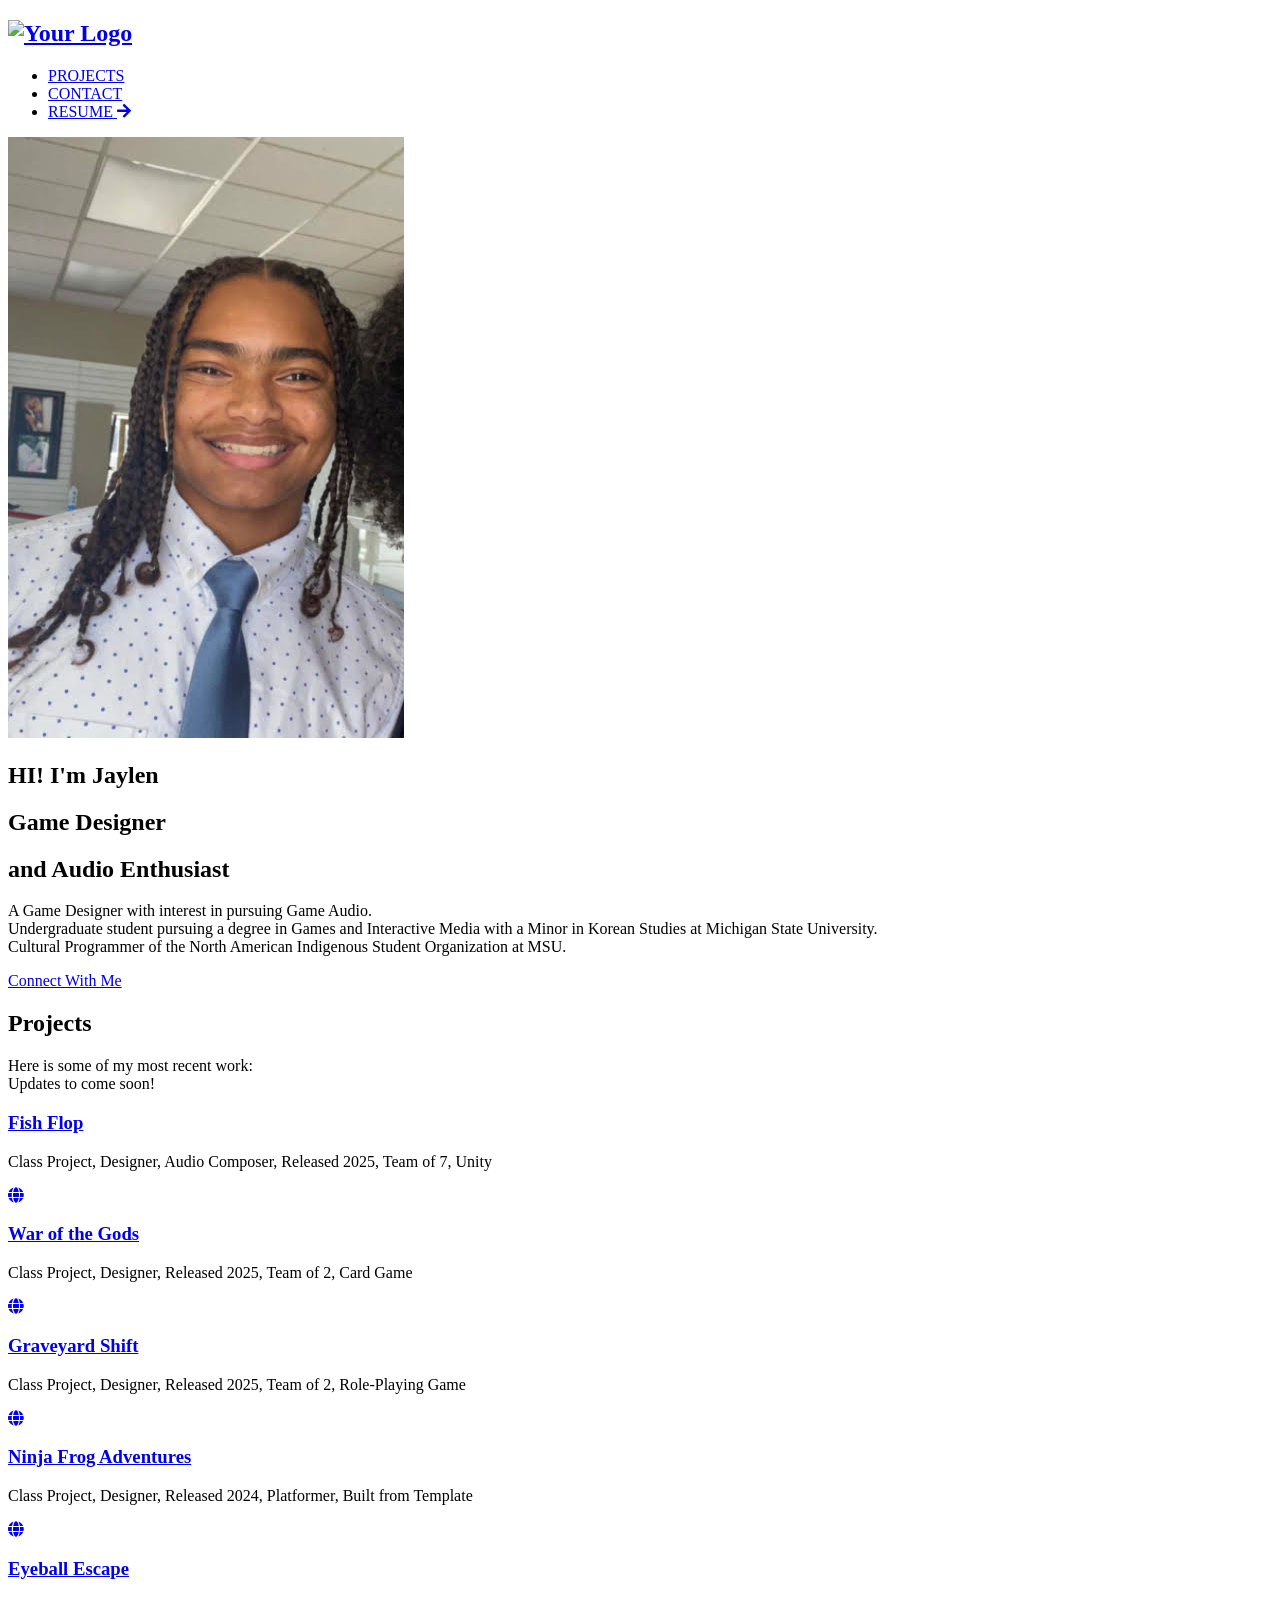
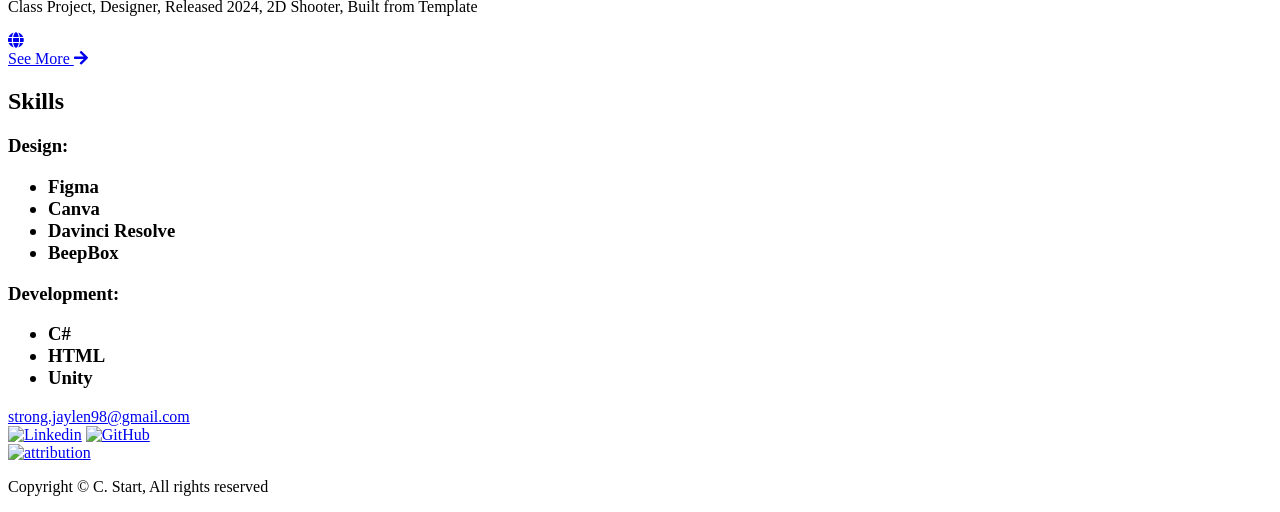
==== index.html @ 098b9184 "pray it works" ====
<!DOCTYPE html>
<html lang="en">
    
  <head>
    <meta charset="UTF-8" />
    <meta http-equiv="X-UA-Compatible" content="IE=edge" />
    <meta name="viewport" content="width=device-width, initial-scale=1.0" />
    <!-- Primary Meta Tags -->
    <title>Jaylen Strong Portfolio</title>
    <meta name="title" content="Portfolio Template - Open source" />
    <meta
      name="description"
      content="Build or customize your portfolio website using this super easy template. Free to use if you are a member of the community or a contributor to this project"
    />

    <!--
    Open Graph / Facebook
    <meta property="og:type" content="website" />
    <meta
      property="og:url"
      content="https://github.com/CommunityPro/portfolio-html"
    />
    <meta property="og:title" content="Portfolio Template - Open source" />
    <meta
      property="og:description"
      content="Build or customize your portfolio website using this super easy template. Free to use if you are a member of the community or a contributor to this project"
    />
    <meta
      property="og:image"
      content="https://user-images.githubusercontent.com/62628408/150613011-b78a7f5a-0af1-4312-aab0-0022e7258693.png"
    />

    Twitter
    <meta property="twitter:card" content="summary_large_image" />
    <meta
      property="twitter:url"
      content="https://github.com/CommunityPro/portfolio-html"
    />
    <meta property="twitter:title" content="Portfolio Template - Open source" />
    <meta
      property="twitter:description"
      content="Build or customize your portfolio website using this super easy template. Free to use if you are a member of the community or a contributor to this project"
    />
    <meta
      property="twitter:image"
      content="https://user-images.githubusercontent.com/62628408/150613011-b78a7f5a-0af1-4312-aab0-0022e7258693.png"
    />
    -->

    <!-- Link -->
    <link
      rel="apple-touch-icon"
      sizes="180x180"
      href="assets/portfolio logo.png"
    />
    <link
      rel="icon"
      type="image/png"
      sizes="16x16"
      href="assets/portfolio logo.png"
    />
    <link
      rel="icon"
      type="image/png"
      sizes="32x32"
      href="assets/portfolio logo.png"
    />
    <link
      rel="icon"
      type="image/png"
      sizes="192x192"
      href="assets/portfolio logo.png"
    />
    <link
      rel="icon"
      type="image/png"
      sizes="512x512"
      href="assets/portfolio logo.png"
    />
    <link rel="icon" type="image/x-icon" href="assets/favicon/favicon.ico" />
    <link rel="manifest" href="assets/favicon/site.webmanifest" />
    <link
      rel="stylesheet"
      href="https://use.fontawesome.com/releases/v5.15.4/css/all.css"
      integrity="sha384-DyZ88mC6Up2uqS4h/KRgHuoeGwBcD4Ng9SiP4dIRy0EXTlnuz47vAwmeGwVChigm"
      crossorigin="anonymous"
    />
    <link rel="stylesheet" href="css/style.css" />
    <link rel="stylesheet" href="css/utilities.css" />
  </head>


  <body>
    <header id="hero">
      <!-- Navbar -->
      <nav class="navbar">
        <div class="container">
          <!-- Logo -->
          <h1 id="logo">
            <a href="index.html"
              ><img src="./assets/logo.png" alt="Your Logo"
            /></a>
          </h1>
          <!-- Navbar links -->
          <ul class="nav-menu">
            <li><a class="nav-link" href="#projects">PROJECTS</a></li>
            <li><a class="nav-link" href="mailto:strong.jaylen98@gmail.com">CONTACT</a></li>
            <!-- <li><a class="nav-link" href="#">BlOG</a></li> -->
            <li>
              <a
                class="nav-link btn btn-primary"
                href="assets/Jaylen_Resume_Temp.pdf"
                >RESUME <i class="fas fa-arrow-right"></i
              ></a>
            </li>

            <!-- Toggle switch
            <div class="theme-switch">
              <input type="checkbox" id="switch" />
              <label class="toggle-icons" for="switch">
                <img class="moon" src="assets/moon.svg" />
                <img class="sun" src="assets/sun.svg" />
              </label>
            </div>
            -->
            <!-- Hamburger menu -->
          </ul>
          <div class="hamburger">
            <span class="bar"></span>
            <span class="bar"></span>
            <span class="bar"></span>
          </div>
        </div>
      </nav>
      </header>

      <section class="header-container">
        <img
          class="profile-image"
          src="assets/Headshot.jpeg"
          alt=""
        />
        <h1>HI! I'm Jaylen</h1>

        <div class="content-text">
          <h2>Game Designer</h2>
          <h2>and Audio Enthusiast</h2>

          <p>
            A Game Designer with interest in pursuing Game Audio. <br> Undergraduate student pursuing a degree in Games and Interactive Media with a Minor in Korean Studies at Michigan State University. <br> Cultural Programmer of the North American Indigenous Student Organization at MSU.
          </p>
        </div>
        <a
          href="mailto:strong.jaylen98@gmail.com"
          class="btn btn-secondary"
          target="_blank"
          >Connect With Me</a>
      </section>
    <!--</header>-->

    <!-- Projects -->
    <section id="projects" class="project-container container">
      <div class="division"></div>
      <div class="content-text">
        <h2>Projects</h2>
        <p>Here is some of my most recent work: <br> Updates to come soon!</p>
      </div>

      <article class="project">
        <!-- Project 1 -->
        <div class="card">
          <div class="project-info">
             <div class="project-bio">
              <a href="projectone.html"><h3>Fish Flop</h3></a>
              <p>Class Project, Designer, Audio Composer, Released 2025, Team of 7, Unity</p>
            </div>
             <div class="project-link">
              <a href="https://starrcat.itch.io/fish-flop" target="_blank"><i class="fas fa-globe"></i></a>
            </div>
          </div>
        </div>

        <!-- Project 2 -->
        <div class="card">
          <div class="project-info">
            <div class="project-bio">
              <a href="WOG.html"><h3>War of the Gods</h3></a>
              <p>Class Project, Designer, Released 2025, Team of 2, Card Game</p>
            </div>
            <div class="project-link">
              <a href="https://www.instagram.com/digmsu/" target="_blank"><i class="fas fa-globe"></i></a>
            </div>
          </div>
        </div>

        <!-- Project 3 -->
        <div href="" class="card">
          <div class="project-info">
            <div class="project-bio">
              <a href="projectthree.html"><h3>Graveyard Shift</h3></a>
              <p>Class Project, Designer, Released 2025, Team of 2, Role-Playing Game</p>
            </div>
            <div class="project-link">
              <a href="https://nonsuspicious.itch.io/hamster-havoc" target="_blank"><i class="fas fa-globe"></i></a>
            </div>
          </div>
        </div>

        <!-- Project 4 -->
        <div href="" class="card">
          <div class="project-info">
            <div class="project-bio">
              <a href="projectfour.html"><h3>Ninja Frog Adventures</h3></a>
              <p>Class Project, Designer, Released 2024, Platformer, Built from Template</p>
            </div>
            <div class="project-link">
              <a href="https://mr-ominous.itch.io/2d-platformer-ninja-frog-adventured" target="_blank"><i class="fas fa-globe"></i></a>
            </div>
          </div>
        </div>

        <!-- Project 5 -->
        <div href="" class="card">
          <div class="project-info">
            <div class="project-bio">
              <a href="projectfive.html"><h3>Eyeball Escape</h3></a>
              <p>Class Project, Designer, Released 2024, 2D Shooter, Built from Template</p>
            </div>
            <div class="project-link">
              <a href="https://mr-ominous.itch.io/2d-shooter-eyeball-escape" target="_blank"><i class="fas fa-globe"></i></a>
            </div>
          </div>
        </div>

      </article>

      <a href="https://mr-ominous.itch.io/" class="btn btn-secondary"
        target="_blank" >See More <i class="fas fa-arrow-right"></i
      ></a>
    </section>


    















<!-- Projects -->
    <section id="projects" class="project-container container">
      <div class="division"></div>
      <div class="content-text">
        <h2>Skills</h2>
      </div>

       <article class="project">
        <!-- Project 1 -->
        <div id="project"  class="content-text">
          <h1> Design: </h1>
          <h3>
            <ul>
              <li>Figma</li>
              <li>Canva</li>
              <li>Davinci Resolve</li>
              <li>BeepBox</li>
            </ul>
          </h3>
        </div>

        <div id="project" class="content-text">
          <h1> Development: </h1>
          <h3>
            <ul>
              <li>C#</li>
              <li>HTML</li>
              <li>Unity</li>
            </ul>
          </h3>
        </div>


      </article>
    </section>












    <footer id="footer">
      <div class="container">
        <a href="mailto:strong.jaylen98@gmail.com">strong.jaylen98@gmail.com</a>
        <!-- Social links -->
        <div class="social">
          <a href="https://www.linkedin.com/in/jaylen-strong-710574258/" target="_blank"
            ><img src="./assets/linkedin-icon.svg" alt="Linkedin"
          /></a>
          <a href="https://github.com/Ominous98" target="_blank"><img src="./assets/github-icon.svg" alt="GitHub" /></a>
        </div>
        <!-- Attribution -->
        <div class="attribution">
          <a
            href="https://github.com/CommunityPro/portfolio-html"
            target="_blank"
            rel="noopener noreferrer"
          >
            <img
              src="https://user-images.githubusercontent.com/62628408/157202263-9174da24-b19a-4017-9b7c-a1d26ae8f014.svg"
              alt="attribution"
              width="150px"
            />
          </a>
        </div>
        <p>Copyright &copy; C. Start<span id="date"></span>, All rights reserved</p>
      </div>
    </footer>
    <script src="js/script.js"></script>
  </body>
</html>
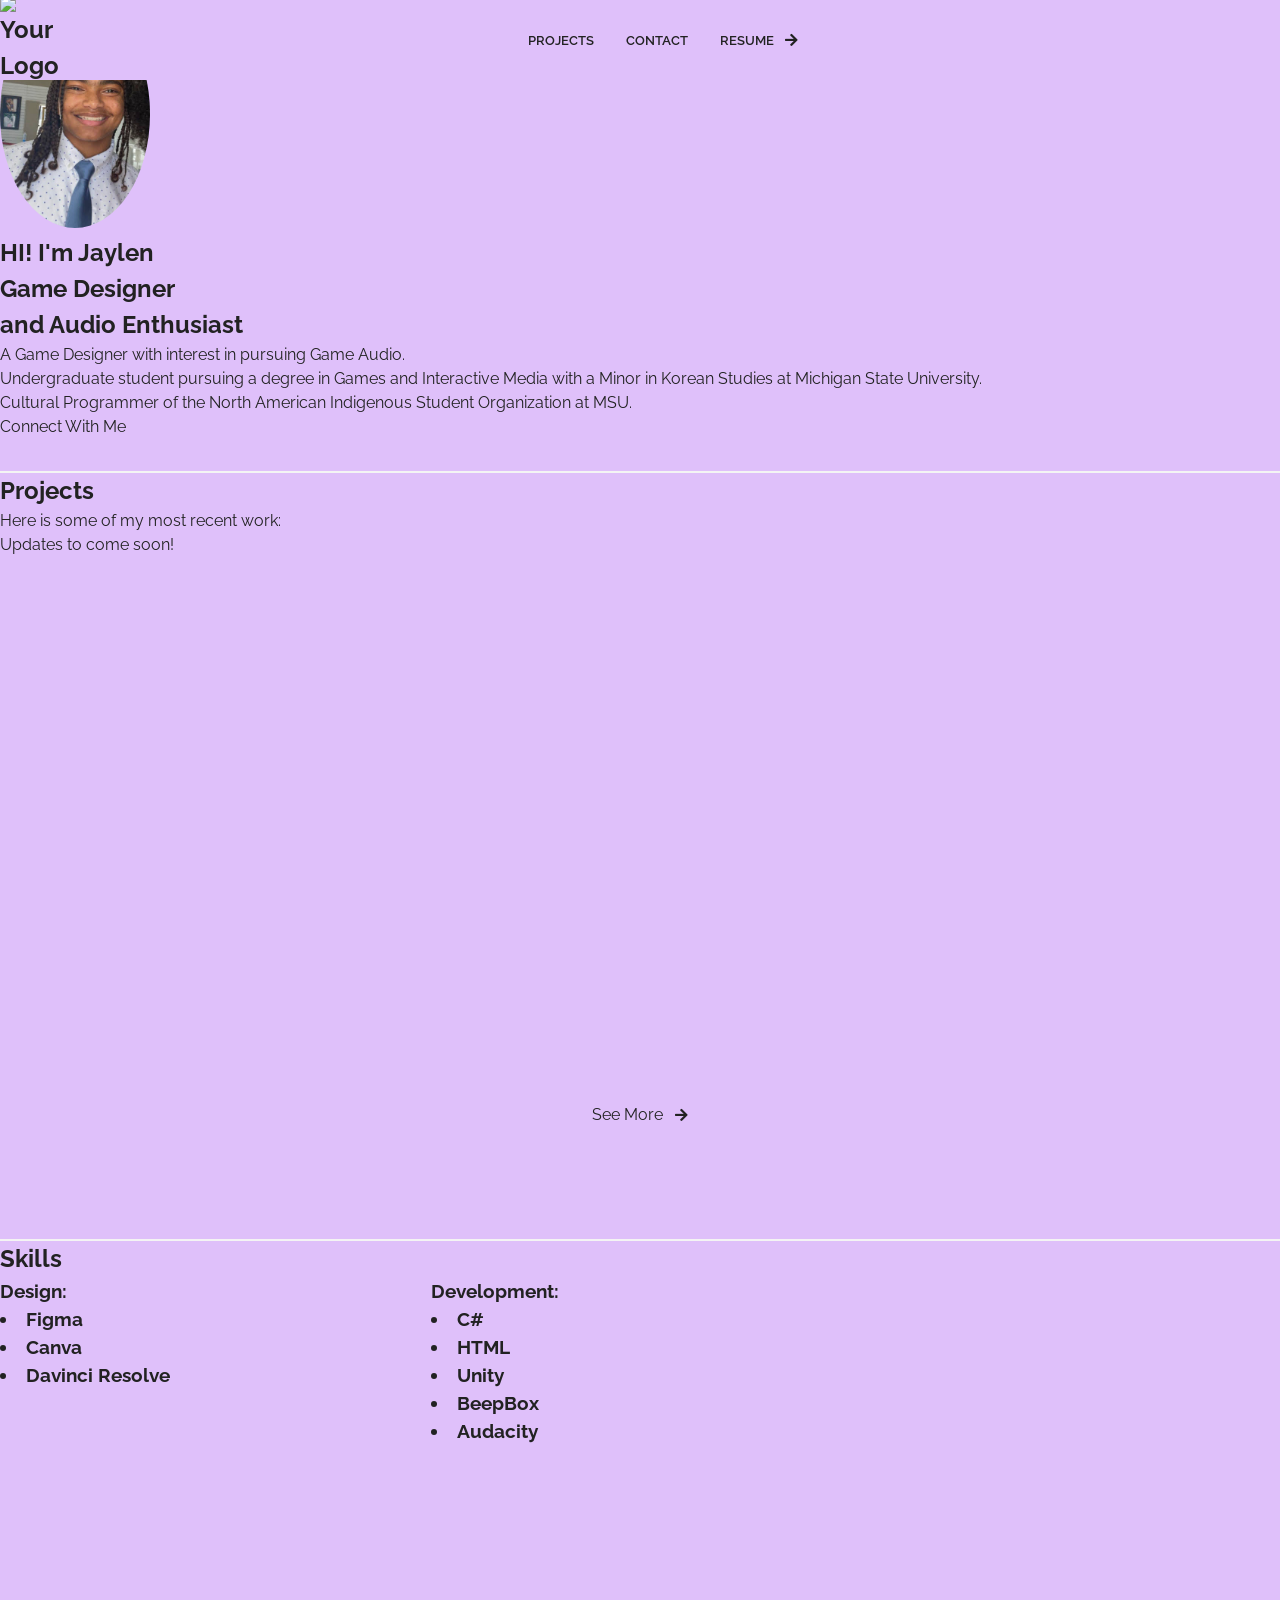
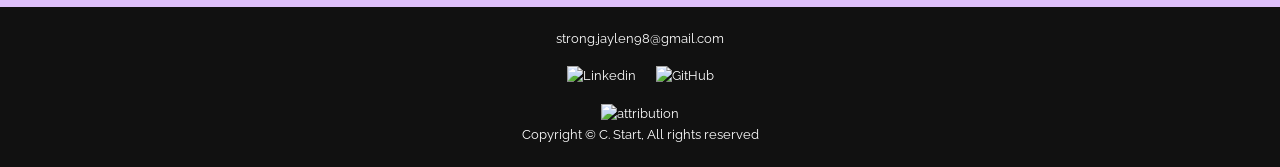
==== commit 5ea8c430: "Updated all pages. some without images" ====
--- a/index.html
+++ b/index.html
@@ -272,7 +272,6 @@
               <li>Figma</li>
               <li>Canva</li>
               <li>Davinci Resolve</li>
-              <li>BeepBox</li>
             </ul>
           </h3>
         </div>
@@ -284,6 +283,8 @@
               <li>C#</li>
               <li>HTML</li>
               <li>Unity</li>
+              <li>BeepBox</li>
+              <li>Audacity</li>
             </ul>
           </h3>
         </div>
--- a/css/style.css
+++ b/css/style.css
@@ -0,0 +1,346 @@
+/* This is the required project styling. Will contain essential CSS styles like:
+   * Flex property
+   * Grid layout
+   * Cards and sections
+*/
+
+@import url(https://fonts.googleapis.com/css?family=Raleway:100,200,300,regular,500,600,700,800,900,100italic,200italic,300italic,italic,500italic,600italic,700italic,800italic,900italic);
+
+/* variables */
+:root {
+  /* Colors */
+  --primary-color: #AF51FC;
+  --secondary-color: #C695F5;
+  --bg-primary: #DFC0FA;
+  --text-color: #222222;
+  --text-color-two: #ffffff;
+  --bg-secondary: #000000;
+  --card-background: #f4f4f4;
+  --bg-secondary-two: #111111;
+
+  --shadow: 0 10px 40px rgba(0, 0, 0, 0.2);
+
+  /* Font Weight */
+  --weight-small: 400;
+  --weight-semibold: 600;
+  --weight-bold: 800;
+
+  /* Max width */
+  --width-small: 600px;
+  --width-medium: 1100px;
+  --width-large: 1300px;
+}
+
+[data-theme="dark"] {
+  --primary-color: #7EA9B6;
+  --secondary-color: #aadce2;
+  --bg-primary: #000000;
+  --text-color: #ffffff;
+  --text-color-two: #222222;
+  --bg-secondary: #ffffff;
+  --card-background: #111111;
+  --bg-secondary-two: #f4f4f4;
+  --shadow: 0 2px 10px rgba(95, 95, 95, 0.2);
+}
+  
+
+html {
+  font-size: 100%;
+  scroll-behavior: smooth;
+}
+
+/* Reset default styling */
+* {
+  margin: 0;
+  padding: 0;
+  box-sizing: border-box;
+}
+
+ul {
+  /*list-style: none;*/
+  list-style-position: inside;
+  width: 60%;
+  display: inline-block;
+}
+
+a {
+  text-decoration: none;
+  color: var(--text-color);
+}
+
+/* Main styling */
+body {
+  background: var(--bg-primary);
+  color: var(--text-color);
+  font-family: "Raleway", sans-serif;
+  line-height: 1.5;
+}
+
+/* Navbar */
+.navbar {
+  position: fixed;
+  top: 0;
+  left: 0;
+  right: 0;
+  z-index: 20;
+  background: var(--bg-primary);
+}
+
+
+.navbar .container {
+  display: flex;
+  align-items: center;
+  justify-content: space-between;
+  z-index: 20;
+  height: 80px;
+  width: 100%;
+}
+
+.navbar .nav-menu {
+  display: flex;
+  align-items: center;
+  background: var(--bg-primary);
+  list-style: none;
+}
+
+.navbar .nav-link {
+  margin: 0 1rem;
+  font-size: 0.8rem;
+  font-weight: var(--weight-semibold);
+}
+
+.navbar #logo img {
+  display: block;
+  width: 60px;
+}
+
+.navbar .btn {
+  margin-right: 1.5rem;
+}
+
+.fas.fa-arrow-right {
+  margin-left: 0.5rem;
+  font-size: 0.9rem;
+}
+
+/* hamburger */
+.hamburger {
+  margin-bottom: 0.1rem;
+  display: none;
+}
+
+.bar {
+  display: block;
+  width: 23px;
+  height: 3px;
+  margin: 4px auto;
+  transition: all 0.3s ease-in-out;
+  border-radius: 30px;
+  background-color: var(--bg-secondary);
+}
+
+/* Hero section */
+#hero {
+  display: flex;
+  flex-direction: column;
+  height: 100%;
+}
+
+.profile-image {
+  width: 150px;
+  border-radius: 50%;
+  animation: bounce 1s infinite alternate;
+}
+
+@keyframes bounce {
+  from {
+    transform: translateY(0px);
+  }
+
+  to {
+    transform: translateY(-10px);
+  }
+}
+
+.division {
+  width: 100%;
+  height: 2px;
+  background-color: var(--card-background);
+  /*margin: 5.5rem 0;*/
+}
+
+
+/* Projects */
+#projects {
+  display: flex;
+  flex-direction: column;
+  margin: 2rem auto 5rem;
+}
+
+#projects .btn {
+  align-self: center;
+  margin: 2rem 0;
+}
+
+.project {
+  display: grid;
+  grid-template-columns: repeat(3, 1fr);
+  grid-auto-rows: minmax(250px, auto);
+  grid-gap: 0.9rem;
+}
+
+.card .project-bio p {
+  font-size: 0.83rem;
+}
+
+.card .project-bio h3 {
+  font-size: 0.9rem;
+}
+
+.project-info {
+  display: flex;
+  justify-content: space-between;
+  opacity: 0;
+  position: relative;
+  transition: 0.5s ease-in-out;
+}
+
+.project-bio {
+  display: flex;
+  flex-direction: column;
+  justify-content: flex-end;
+  position: relative;
+  top: 160px;
+  left: 10px;
+}
+
+
+
+
+
+/* Footer */
+#footer {
+  background: #111111;
+}
+
+#footer .container {
+  display: flex;
+  flex-direction: column;
+  align-items: center;
+  justify-content: center;
+  color: #ffffff;
+  min-height: 160px;
+  text-align: center;
+}
+
+#footer a {
+  font-size: 0.8rem;
+  color: #fff;
+}
+
+#footer a:hover {
+  opacity: 0.6;
+}
+
+#footer .social {
+  margin: 0.9rem 0;
+}
+
+#footer .social img {
+  width: 20px;
+  height: 20px;
+}
+
+#footer .social a {
+  margin: 0 0.5rem;
+}
+
+#footer p {
+  font-size: 0.8rem;
+}
+
+/* Responsiveness */
+
+@media (max-width: 1000px) {
+  .project {
+    display: grid;
+    grid-template-columns: repeat(2, 1fr);
+  }
+}
+
+@media (max-width: 768px) {
+}
+
+@media (max-width: 670px) {
+  .navbar .nav-menu {
+    position: fixed;
+    right: -100vw;
+    top: 4.5rem;
+    flex-direction: column;
+    width: calc(80% - 10px);
+    transition: 0.3s;
+    box-shadow: var(--shadow);
+    padding: 2rem;
+    border-radius: 5px;
+    align-items: flex-start;
+  }
+
+  .navbar .btn {
+    margin: 0;
+    margin-top: 1rem;
+  }
+
+  .nav-menu.active {
+    right: 20px;
+  }
+
+  .nav-menu .nav-link {
+    font-size: 0.9rem;
+    margin: 0 0.2rem;
+  }
+
+  .nav-menu li {
+    margin-bottom: 0.5rem;
+    width: 100%;
+  }
+
+  .nav-menu .btn {
+    width: 100%;
+    text-align: center;
+    margin-top: 0.5rem;
+  }
+
+  .hamburger {
+    display: block;
+    cursor: pointer;
+    padding: 0.2rem 0.4rem;
+  }
+
+  .hamburger.active {
+    border: 1px dotted gray;
+  }
+
+  .hamburger.active .bar:nth-child(2) {
+    opacity: 0;
+  }
+
+  .hamburger.active .bar:nth-child(1) {
+    transform: translateY(6px) rotate(45deg);
+  }
+
+  .hamburger.active .bar:nth-child(3) {
+    transform: translateY(-8px) rotate(-45deg);
+  }
+}
+
+@media (max-width: 600px) {
+  .project {
+    display: grid;
+    grid-template-columns: 1fr;
+  }
+
+  .header-container .btn {
+    border-radius: 5px;
+    width: 80%;
+  }
+}
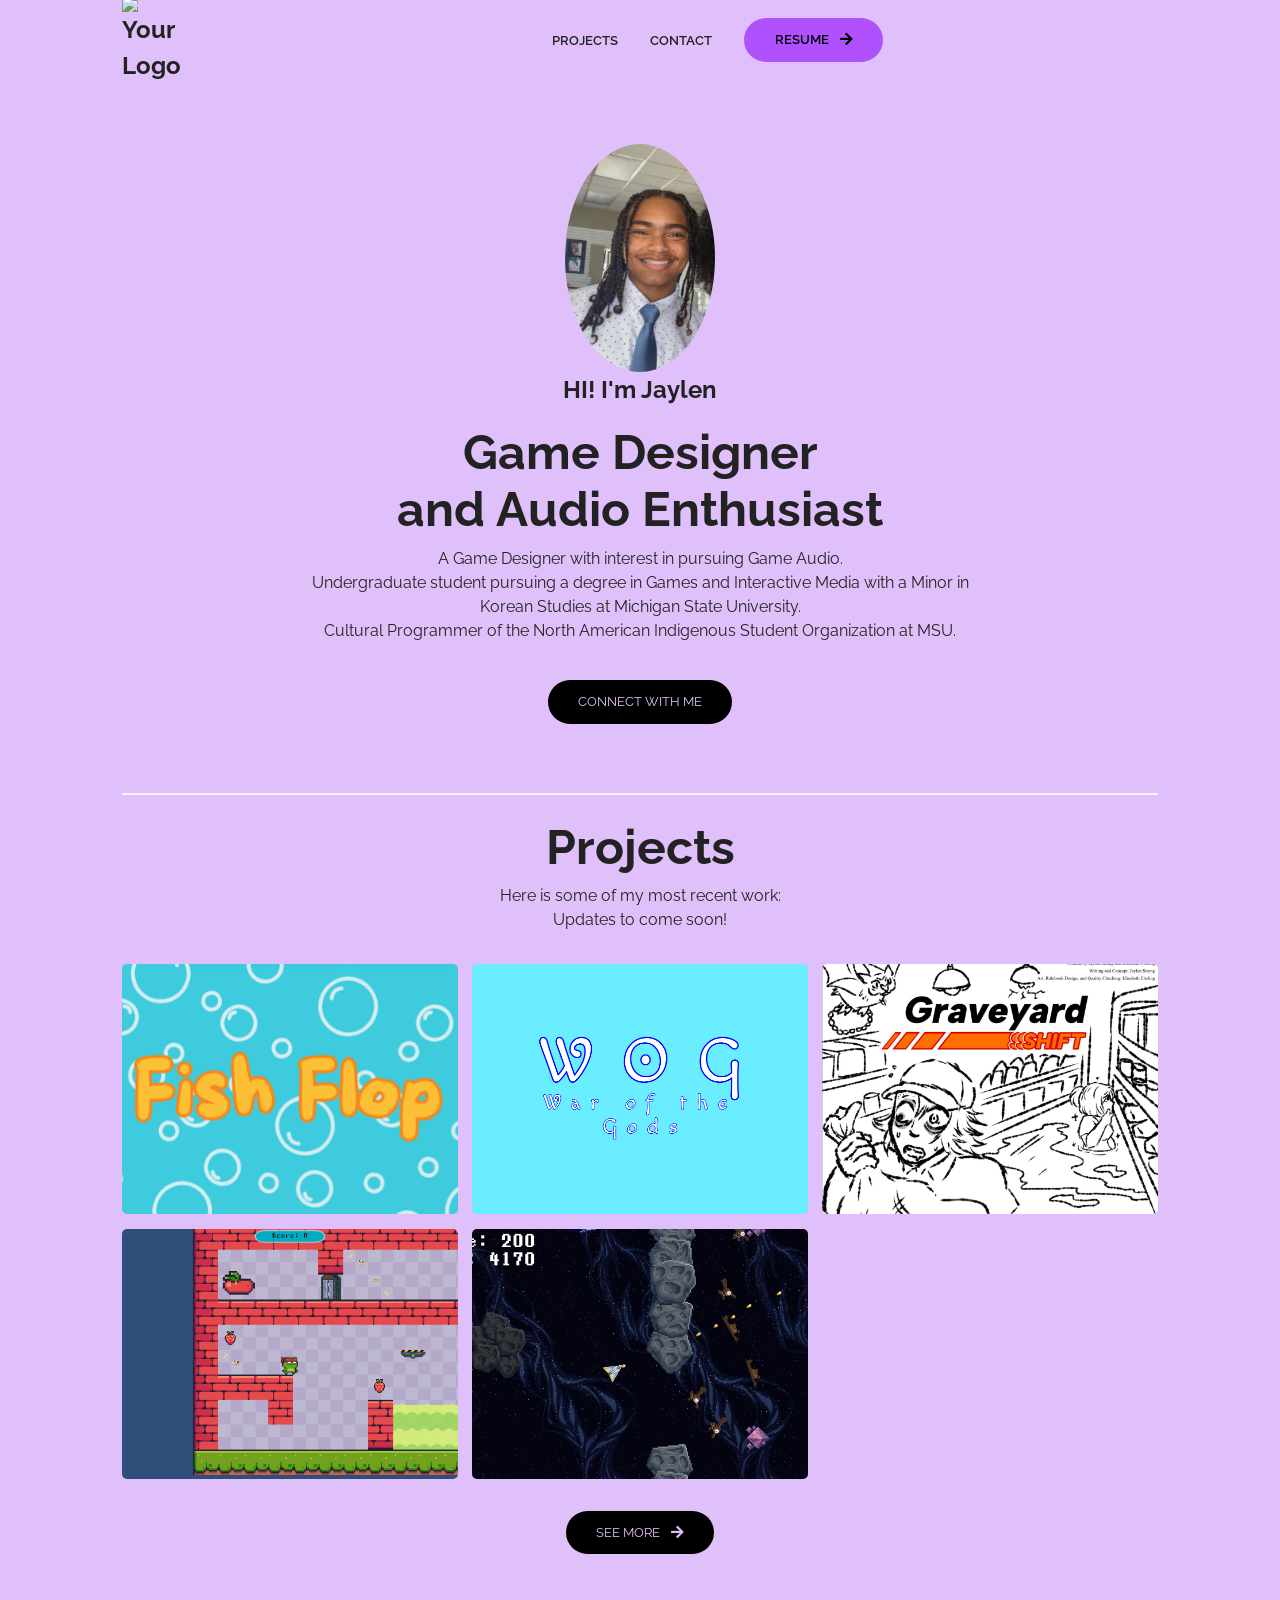
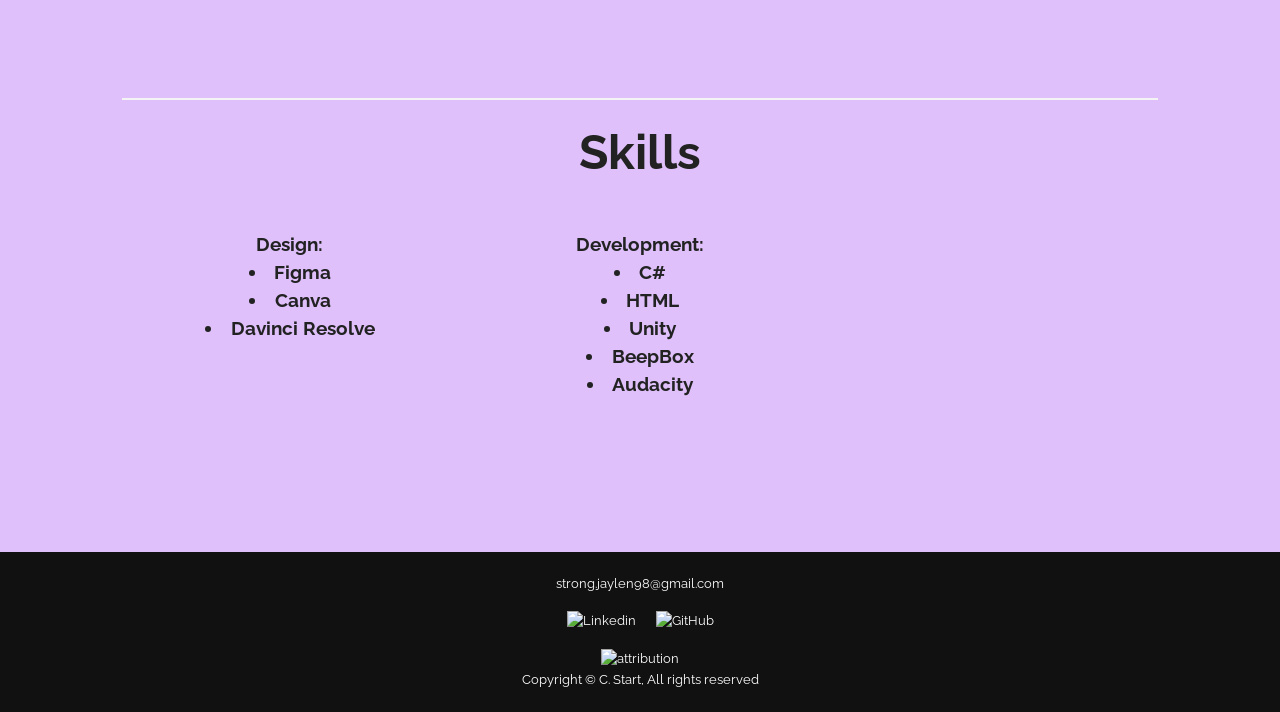
==== commit 8b147876: "updated links to WOG and GS" ====
--- a/index.html
+++ b/index.html
@@ -188,7 +188,7 @@
               <p>Class Project, Designer, Released 2025, Team of 2, Card Game</p>
             </div>
             <div class="project-link">
-              <a href="https://www.instagram.com/digmsu/" target="_blank"><i class="fas fa-globe"></i></a>
+              <a href="https://mr-ominous.itch.io/war-of-the-gods" target="_blank"><i class="fas fa-globe"></i></a>
             </div>
           </div>
         </div>
@@ -201,7 +201,7 @@
               <p>Class Project, Designer, Released 2025, Team of 2, Role-Playing Game</p>
             </div>
             <div class="project-link">
-              <a href="https://nonsuspicious.itch.io/hamster-havoc" target="_blank"><i class="fas fa-globe"></i></a>
+              <a href="https://mr-ominous.itch.io/graveyard-shift" target="_blank"><i class="fas fa-globe"></i></a>
             </div>
           </div>
         </div>
--- a/css/utilities.css
+++ b/css/utilities.css
@@ -0,0 +1,245 @@
+/* ?This is where reusable styling of this template will be. 
+   !Will contain things like:
+   * Button styling
+   * Background color styling
+   * padding and margin
+*/
+
+.container {
+  max-width: var(--width-medium);
+  margin: 0 auto;
+  padding: 1rem 2rem;
+}
+
+h1::selection,
+h2::selection {
+  color: #111;
+  background: var(--primary-color);
+}
+
+/* Buttons */
+.btn {
+  display: inline-block;
+  padding: 0.75rem 1.9rem;
+  border-radius: 30px;
+  text-transform: uppercase;
+  font-size: 0.82rem;
+  transition: 0.3s;
+}
+
+.btn-primary {
+  background: var(--primary-color);
+  color: #000000;
+}
+
+.btn-secondary {
+  margin: 5px 0;
+  background-color: var(--bg-secondary);
+  color: var(--bg-primary);
+}
+
+/* add hover to resume button */
+.btn-primary:hover {
+  background: var(--secondary-color);
+}
+
+/* Dark mode toggle */
+#switch {
+  display: none;
+}
+
+.toggle-icons {
+  display: flex;
+  justify-content: space-between;
+  align-items: center;
+  cursor: pointer;
+}
+
+.toggle-icons > img {
+  transition: 0.6s cubic-bezier(0.23, 1, 0.32, 1);
+  width: 30px;
+}
+
+.moon {
+  transform: rotate(10deg);
+}
+
+#switch:checked + .toggle-icons .moon {
+  transform: rotate(250deg);
+}
+
+#switch:checked + .toggle-icons .sun {
+  transform: rotate(100deg);
+}
+
+/* Header Container */
+.header-container {
+  display: flex;
+  flex-direction: column;
+  align-items: center;
+  justify-content: center;
+  margin-top: 8rem;
+  padding: 1rem;
+}
+
+.header-container > div {
+  margin-top: 1rem;
+}
+
+.content-text {
+  text-align: center;
+  margin: 1.5rem 0;
+}
+
+.content-text h2 {
+  font-size: 3rem;
+  line-height: 1.2;
+  transition: 0.2s ease-in-out;
+}
+
+.content-text p {
+  padding: 0.5rem;
+  margin: 0 auto;
+  max-width: 700px;
+}
+
+/* photo cards */
+.photo-card {
+  padding: 1rem;
+  background: var(--card-background);
+  color: #ffffff;
+  border-radius: 5px;
+  transition: 0.4s ease-in-out;
+  cursor: pointer;
+}
+
+
+
+/* Project cards */
+.card {
+  padding: 1rem;
+  background: var(--card-background);
+  color: #ffffff;
+  border-radius: 5px;
+  transition: 0.4s ease-in-out;
+  cursor: pointer;
+}
+
+.card a {
+  color: #ffffff;
+  transition: 0.25s ease-in-out;
+  font-size: 1.1rem;
+  margin-right: 0.3rem;
+}
+
+.card a:hover {
+  color: var(--primary-color);
+}
+
+.card:hover {
+  box-shadow: inset 0 100px 1000px 10px rgba(0, 0, 0, 0.8);
+}
+
+.card:hover .project-info {
+  opacity: 1;
+}
+
+/* Project Images */
+
+/* project 1 */
+.card:nth-child(1) {
+  background: url(../assets/project/project-one.png) center center/cover;
+}
+
+/* Project 2 */
+.card:nth-child(2) {
+  background: url(../assets/project/project-two.png) center center/cover;
+}
+
+/* Project 3 */
+.card:nth-child(3) {
+  background: url(../assets/project/project-three.png) center center/cover;
+}
+
+/* Project 4 */
+.card:nth-child(4) {
+  background: url(../assets/project/project-four.png) center center/cover;
+}
+
+/* Project 5 */
+.card:nth-child(5) {
+  background: url(../assets/project/project-five.png) center center/cover;
+}
+
+/* Project 6 */
+.card:nth-child(6) {
+  background: url(../assets/project/project-six.png) center center/cover;
+}
+
+
+
+/* Purcell Images */
+
+/* Purcell 1 */
+.card-pone:nth-child(1):nth-child(1) {
+  background: url(../assets/fishflop/fishflop-one.png) center center/cover;
+}
+
+/* Purcell 2 */
+.card-pone:nth-child(2) {
+  background: url(../assets/fishflop/fishflop-two.gif) center center/cover;
+}
+
+/* Purcell 3 */
+.card-pone:nth-child(3) {
+  background: url(../assets/fishflop/fishflop-three.png) center center/cover;
+}
+
+
+/* DIG Images */
+
+/* DIG 1 */
+.card-dig:nth-child(1) {
+  background: url(../assets/dig/dig-one.png) center center/cover;
+}
+
+/* DIG 2 */
+.card-dig:nth-child(2) {
+  background: url(../assets/dig/dig-two.png) center center/cover;
+}
+
+/* DIG 3 */
+.card-dig:nth-child(3) {
+  background: url(../assets/dig/dig-three.png) center center/cover;
+}
+
+/* Hamster Havoc Images */
+
+/* HH 1 */
+.card-pthree:nth-child(1):nth-child(1) {
+  background: url(../assets/hamster\ havoc/hh-one.gif) center center/cover;
+}
+
+/* HH 2 */
+.card-pthree:nth-child(2) {
+  background: url(../assets/hamster\ havoc/hh-two.png) center center/cover;
+}
+
+/* HH 3 */
+.card-pthree:nth-child(3) {
+  background: url(../assets/hamster\ havoc/hh-three.gif) center center/cover;
+}
+
+
+
+/* Media Queries */
+@media (max-width: 768px) {
+  .header-container {
+    margin-top: 7rem;
+    text-align: center;
+  }
+
+  .content-text h2 {
+    font-size: 2.5rem;
+  }
+}
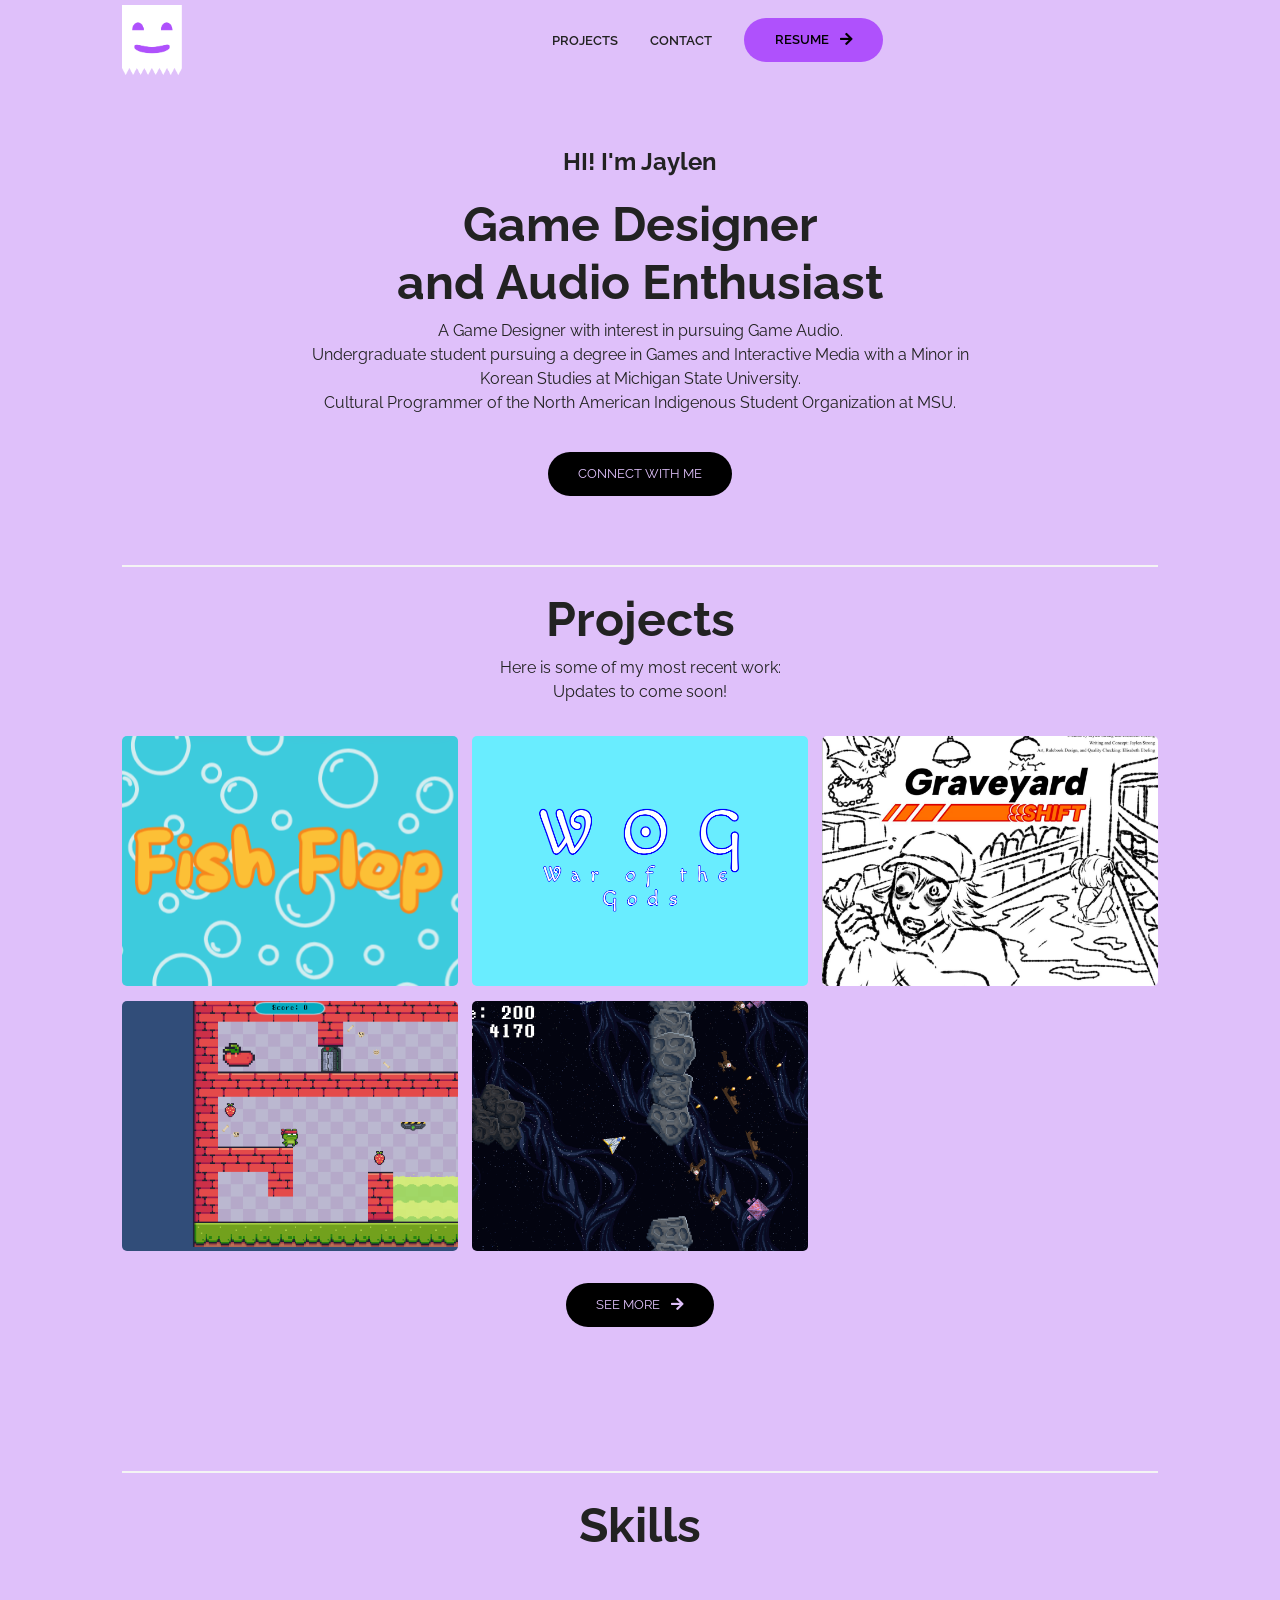
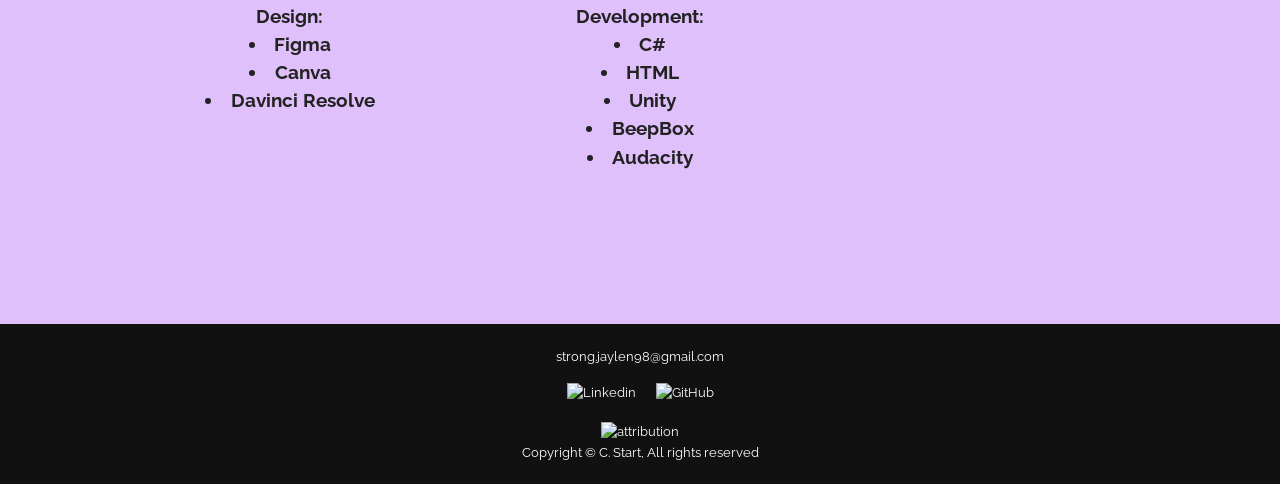
==== commit 6bd516a4: "changed profile photo" ====
--- a/index.html
+++ b/index.html
@@ -51,31 +51,31 @@
     <link
       rel="apple-touch-icon"
       sizes="180x180"
-      href="assets/portfolio logo.png"
+      href="assets/port-logo.png"
     />
     <link
       rel="icon"
       type="image/png"
       sizes="16x16"
-      href="assets/portfolio logo.png"
+      href="assets/port-logo.png"
     />
     <link
       rel="icon"
       type="image/png"
       sizes="32x32"
-      href="assets/portfolio logo.png"
+      href="assets/port-logo.png"
     />
     <link
       rel="icon"
       type="image/png"
       sizes="192x192"
-      href="assets/portfolio logo.png"
+      href="assets/port-logo.png"
     />
     <link
       rel="icon"
       type="image/png"
       sizes="512x512"
-      href="assets/portfolio logo.png"
+      href="assets/port-logo.png"
     />
     <link rel="icon" type="image/x-icon" href="assets/favicon/favicon.ico" />
     <link rel="manifest" href="assets/favicon/site.webmanifest" />
@@ -98,7 +98,7 @@
           <!-- Logo -->
           <h1 id="logo">
             <a href="index.html"
-              ><img src="./assets/logo.png" alt="Your Logo"
+              ><img src="./assets/port-logo.png" alt="Your Logo"
             /></a>
           </h1>
           <!-- Navbar links -->
@@ -137,7 +137,7 @@
       <section class="header-container">
         <img
           class="profile-image"
-          src="assets/Headshot.jpeg"
+          src="assets/Headshot.png"
           alt=""
         />
         <h1>HI! I'm Jaylen</h1>
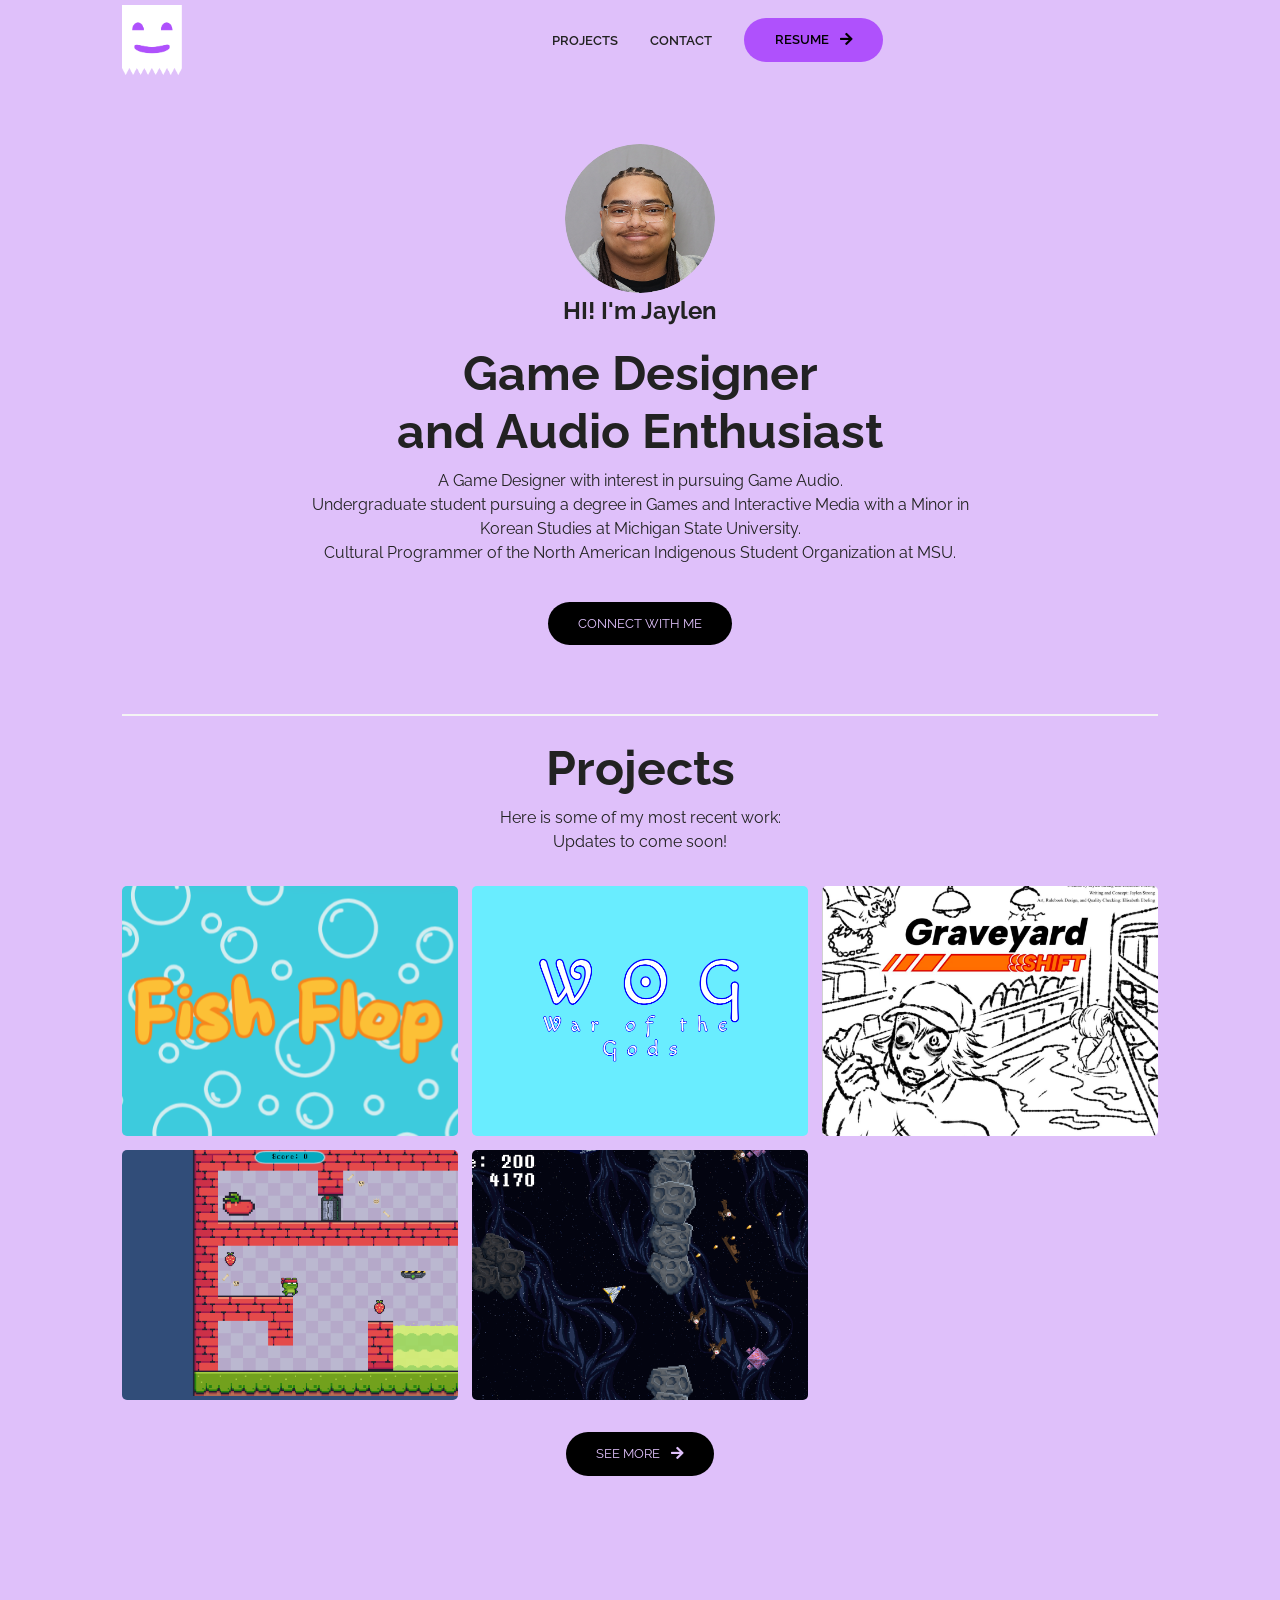
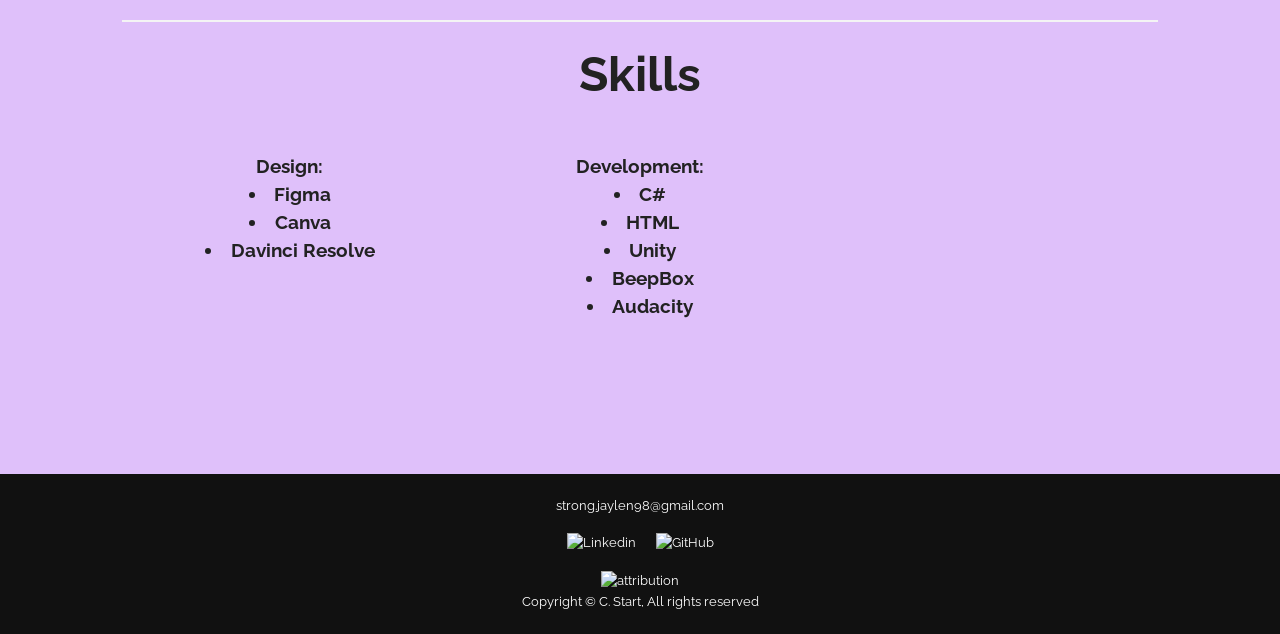
==== commit 583ad045: "Update index.html" ====
--- a/index.html
+++ b/index.html
@@ -137,7 +137,7 @@
       <section class="header-container">
         <img
           class="profile-image"
-          src="assets/Headshot.png"
+          src="assets/headshot.png"
           alt=""
         />
         <h1>HI! I'm Jaylen</h1>
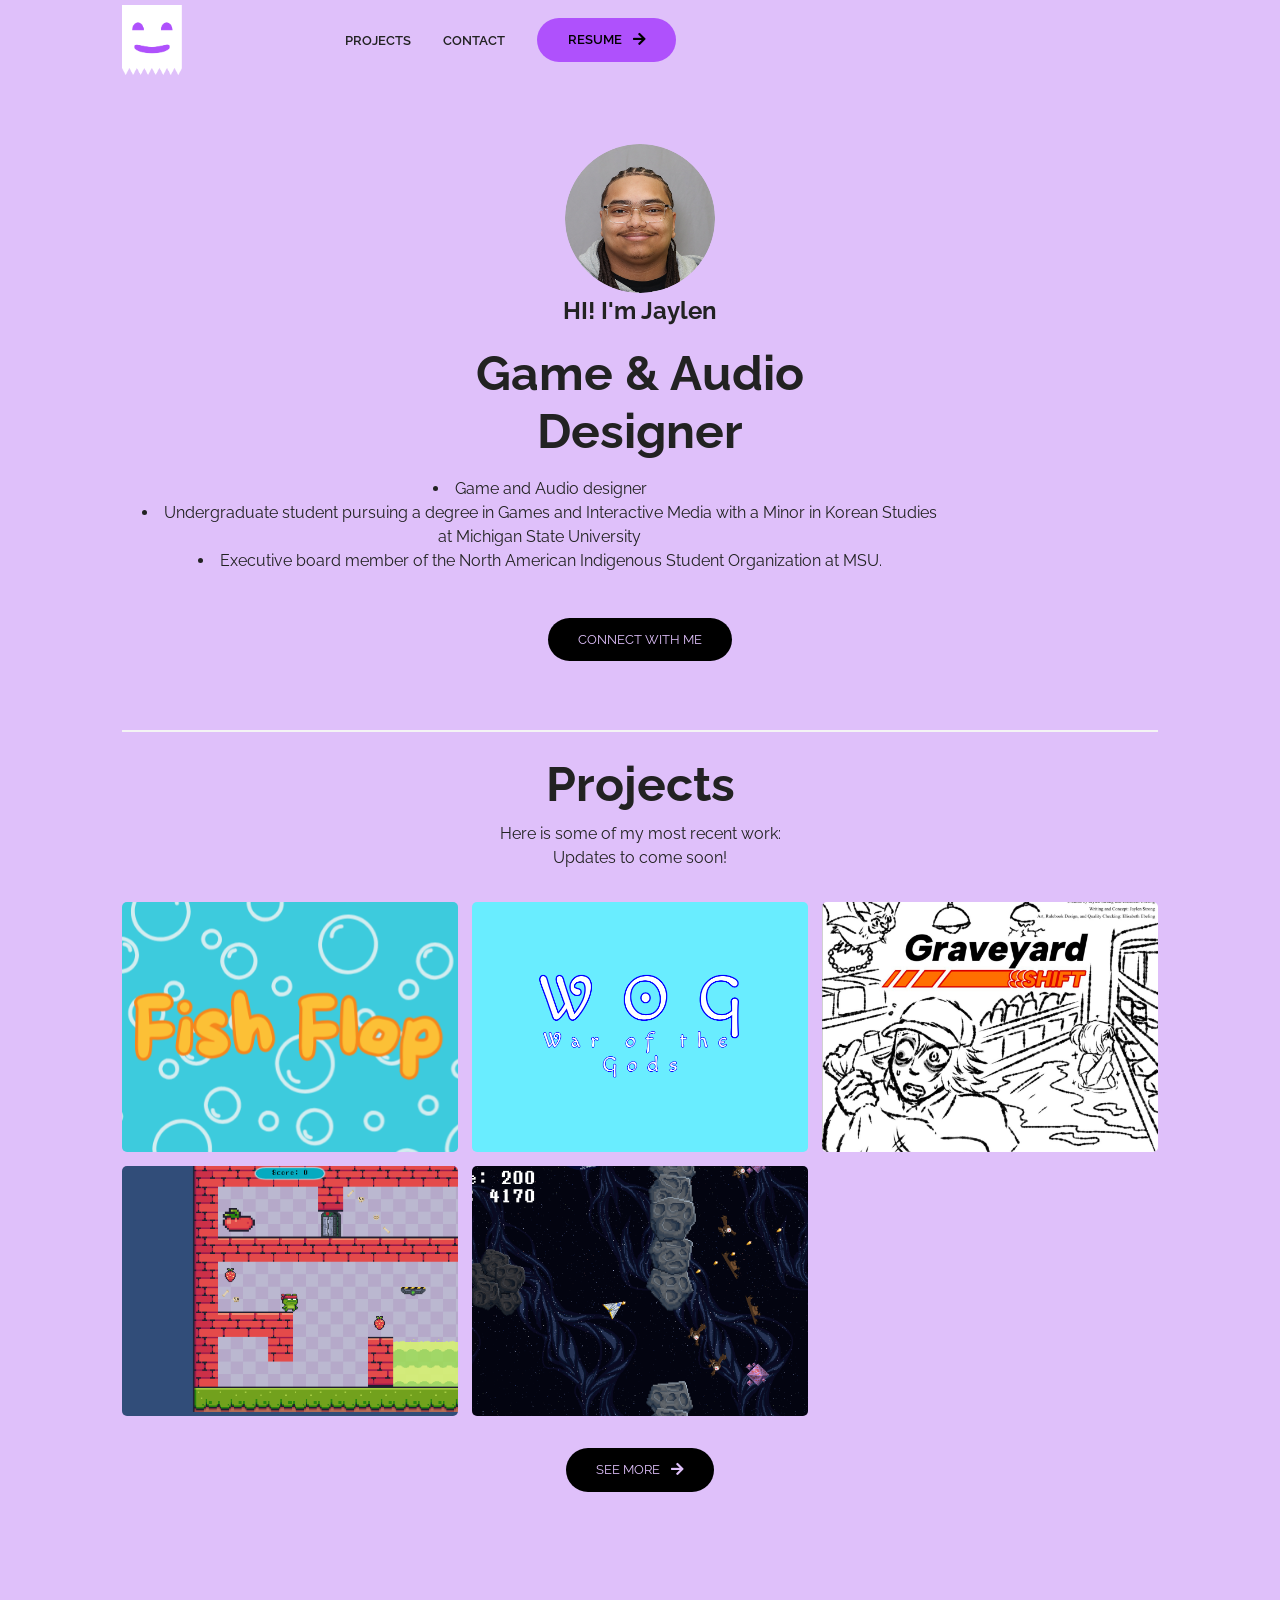
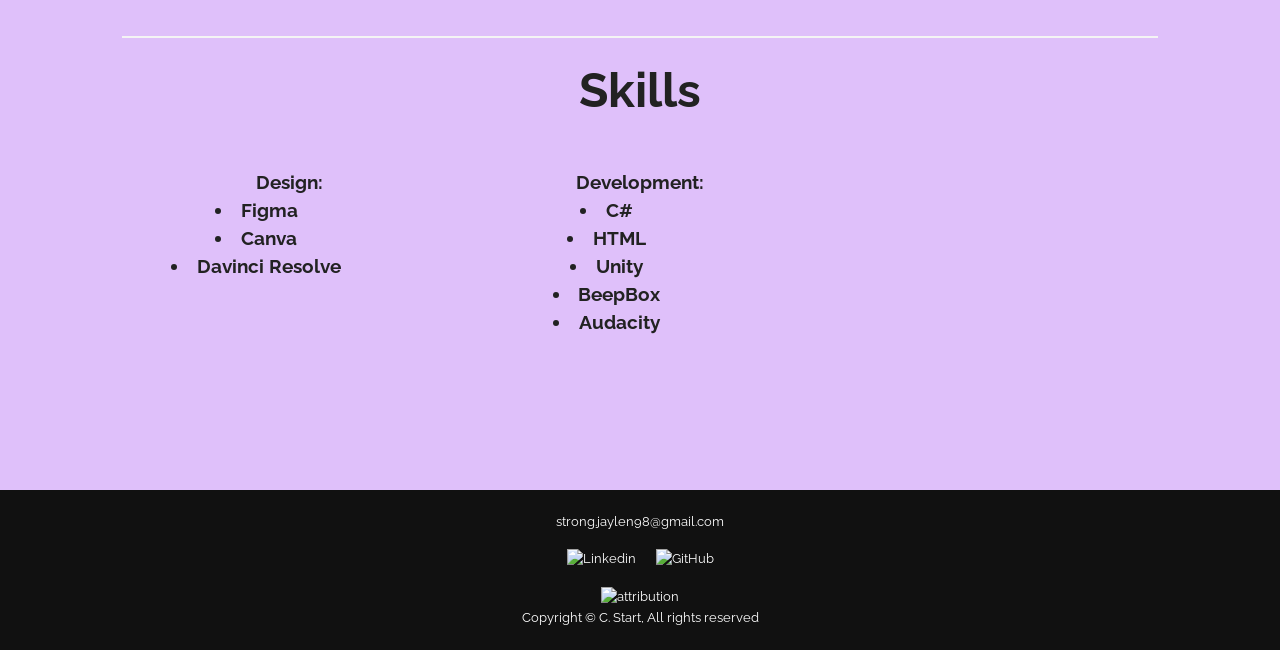
==== commit 344f9231: "maybe changes UL positioning" ====
--- a/index.html
+++ b/index.html
@@ -143,11 +143,15 @@
         <h1>HI! I'm Jaylen</h1>
 
         <div class="content-text">
-          <h2>Game Designer</h2>
-          <h2>and Audio Enthusiast</h2>
+          <h2>Game & Audio</h2>
+          <h2>Designer</h2>
 
           <p>
-            A Game Designer with interest in pursuing Game Audio. <br> Undergraduate student pursuing a degree in Games and Interactive Media with a Minor in Korean Studies at Michigan State University. <br> Cultural Programmer of the North American Indigenous Student Organization at MSU.
+            <ul>
+            <li>Game and  Audio designer</li>  
+            <li>Undergraduate student pursuing a degree in Games and Interactive Media with a Minor in Korean Studies at Michigan State University</li> 
+            <li>Executive board member of the North American Indigenous Student Organization at MSU.</li>
+            </ul>
           </p>
         </div>
         <a
@@ -277,7 +281,7 @@
         </div>
 
         <div id="project" class="content-text">
-          <h1> Development: </h1>
+          <h1> Development:</h1>
           <h3>
             <ul>
               <li>C#</li>
--- a/css/style.css
+++ b/css/style.css
@@ -59,8 +59,8 @@
 ul {
   /*list-style: none;*/
   list-style-position: inside;
-  width: 60%;
-  display: inline-block;
+  width: 80%;
+  /*display: inline-block;*/
 }
 
 a {
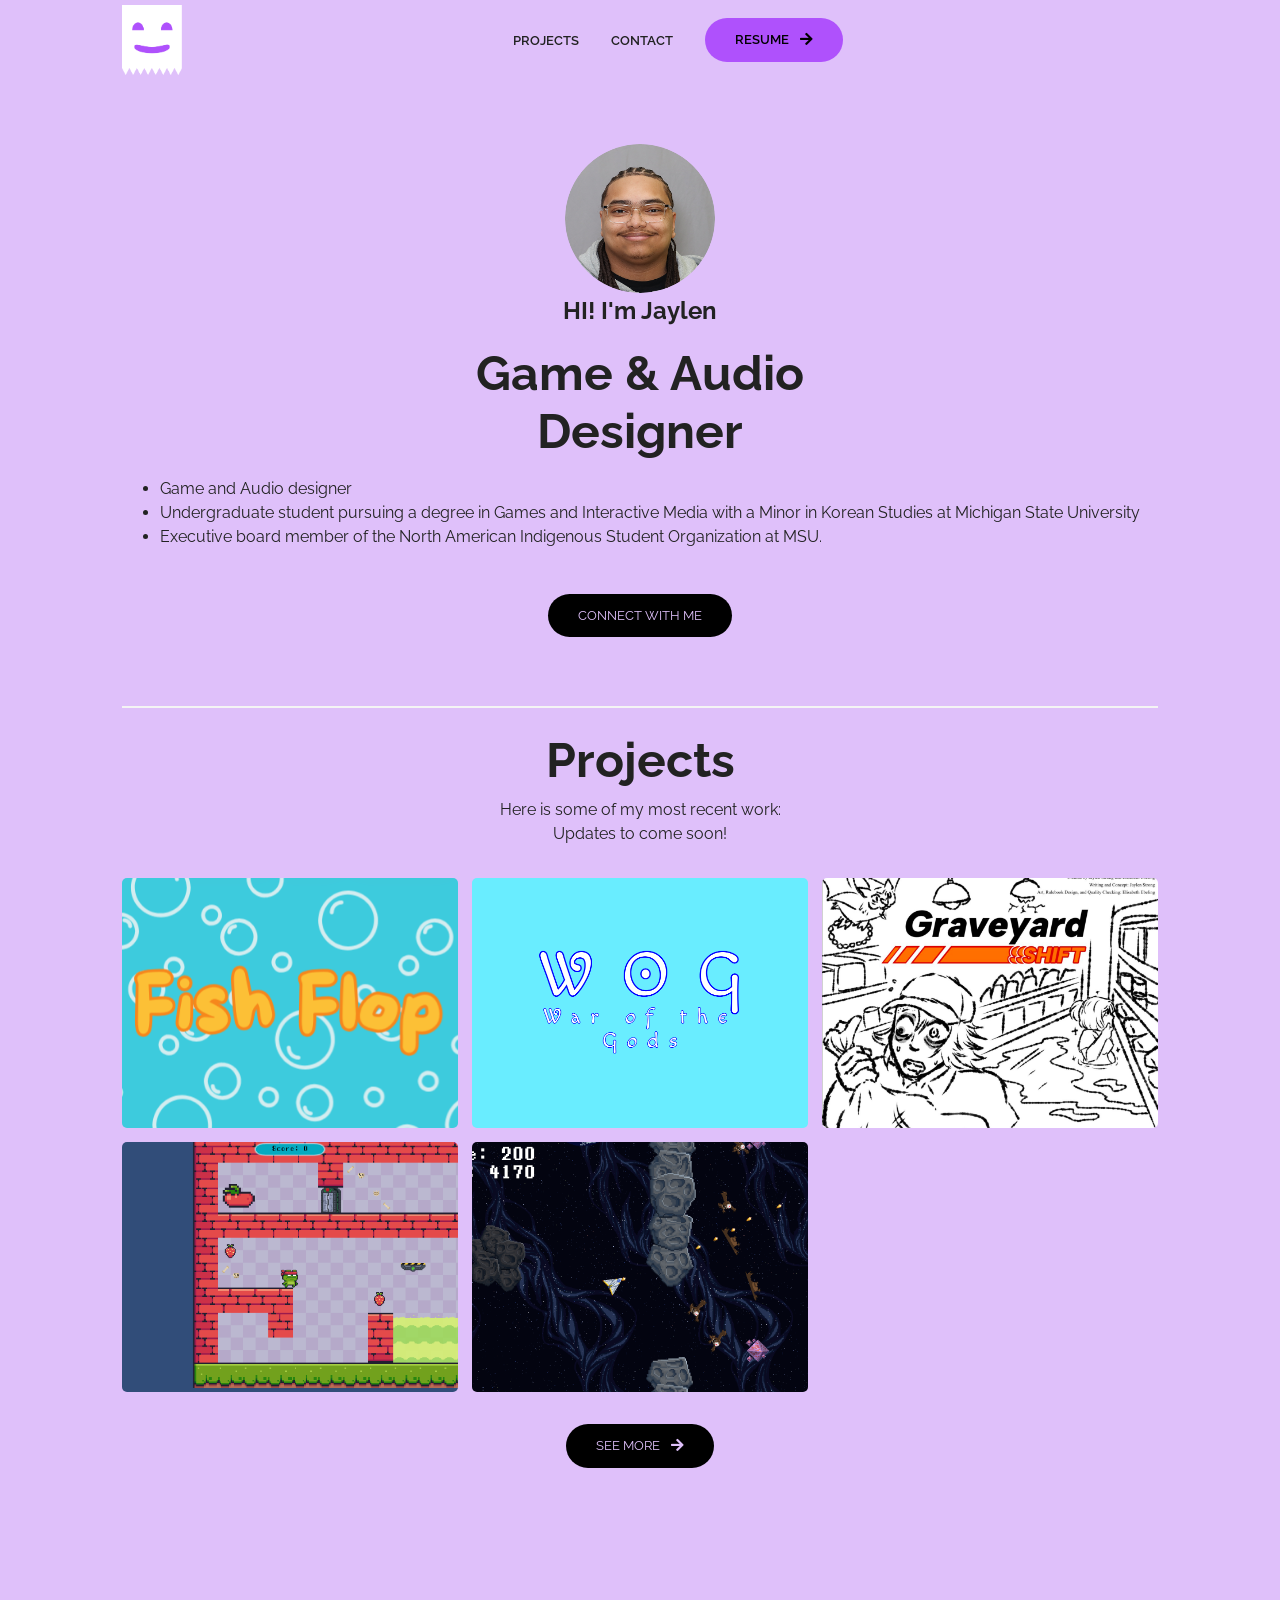
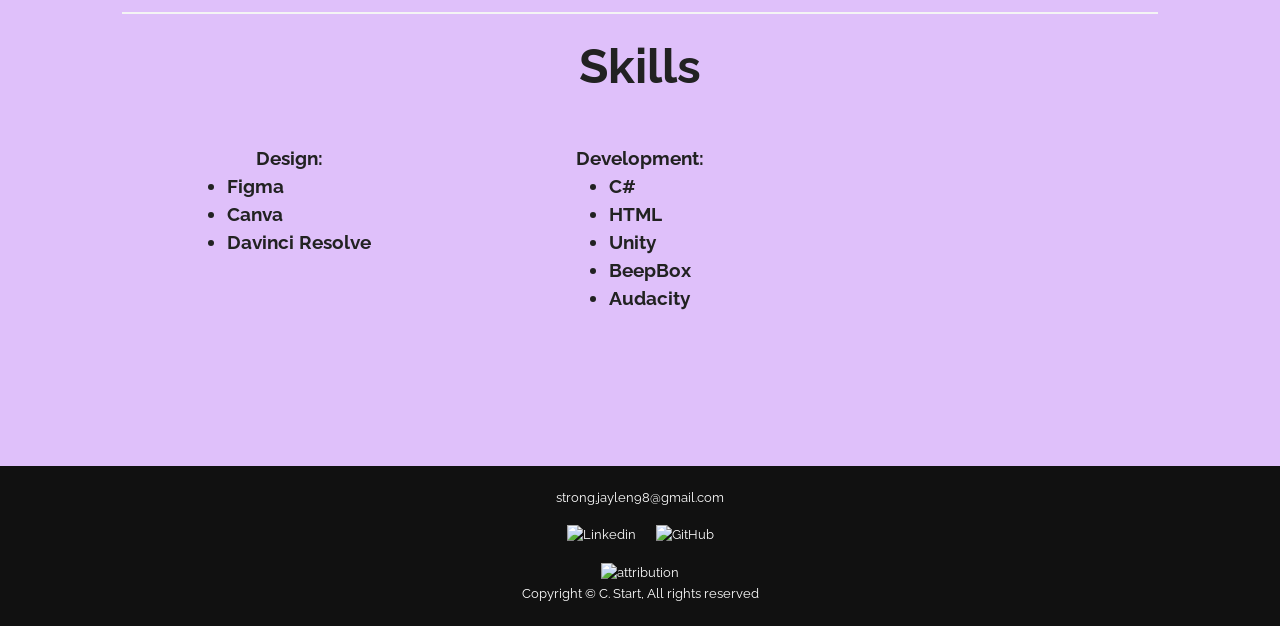
==== commit 398e450c: "updated resume" ====
--- a/index.html
+++ b/index.html
@@ -109,7 +109,7 @@
             <li>
               <a
                 class="nav-link btn btn-primary"
-                href="assets/Jaylen_Resume_Temp.pdf"
+                href="assets/Jaylen_Resume.pdf"
                 >RESUME <i class="fas fa-arrow-right"></i
               ></a>
             </li>
--- a/css/style.css
+++ b/css/style.css
@@ -57,10 +57,23 @@
 }
 
 ul {
-  /*list-style: none;*/
-  list-style-position: inside;
+  /*list-style: none;
+  list-style-position: outside;
   width: 80%;
-  /*display: inline-block;*/
+  text-align: left;
+  margin: 0 auto;*/
+
+  list-style: disc;
+  text-align: left;
+  width: fit-content;
+  margin: 0 auto;
+  padding-left: 1.5rem;
+}
+
+.content-text ul {
+  display: inline-block;
+  text-align: left;
+  padding-left: 1.2rem;
 }
 
 a {
